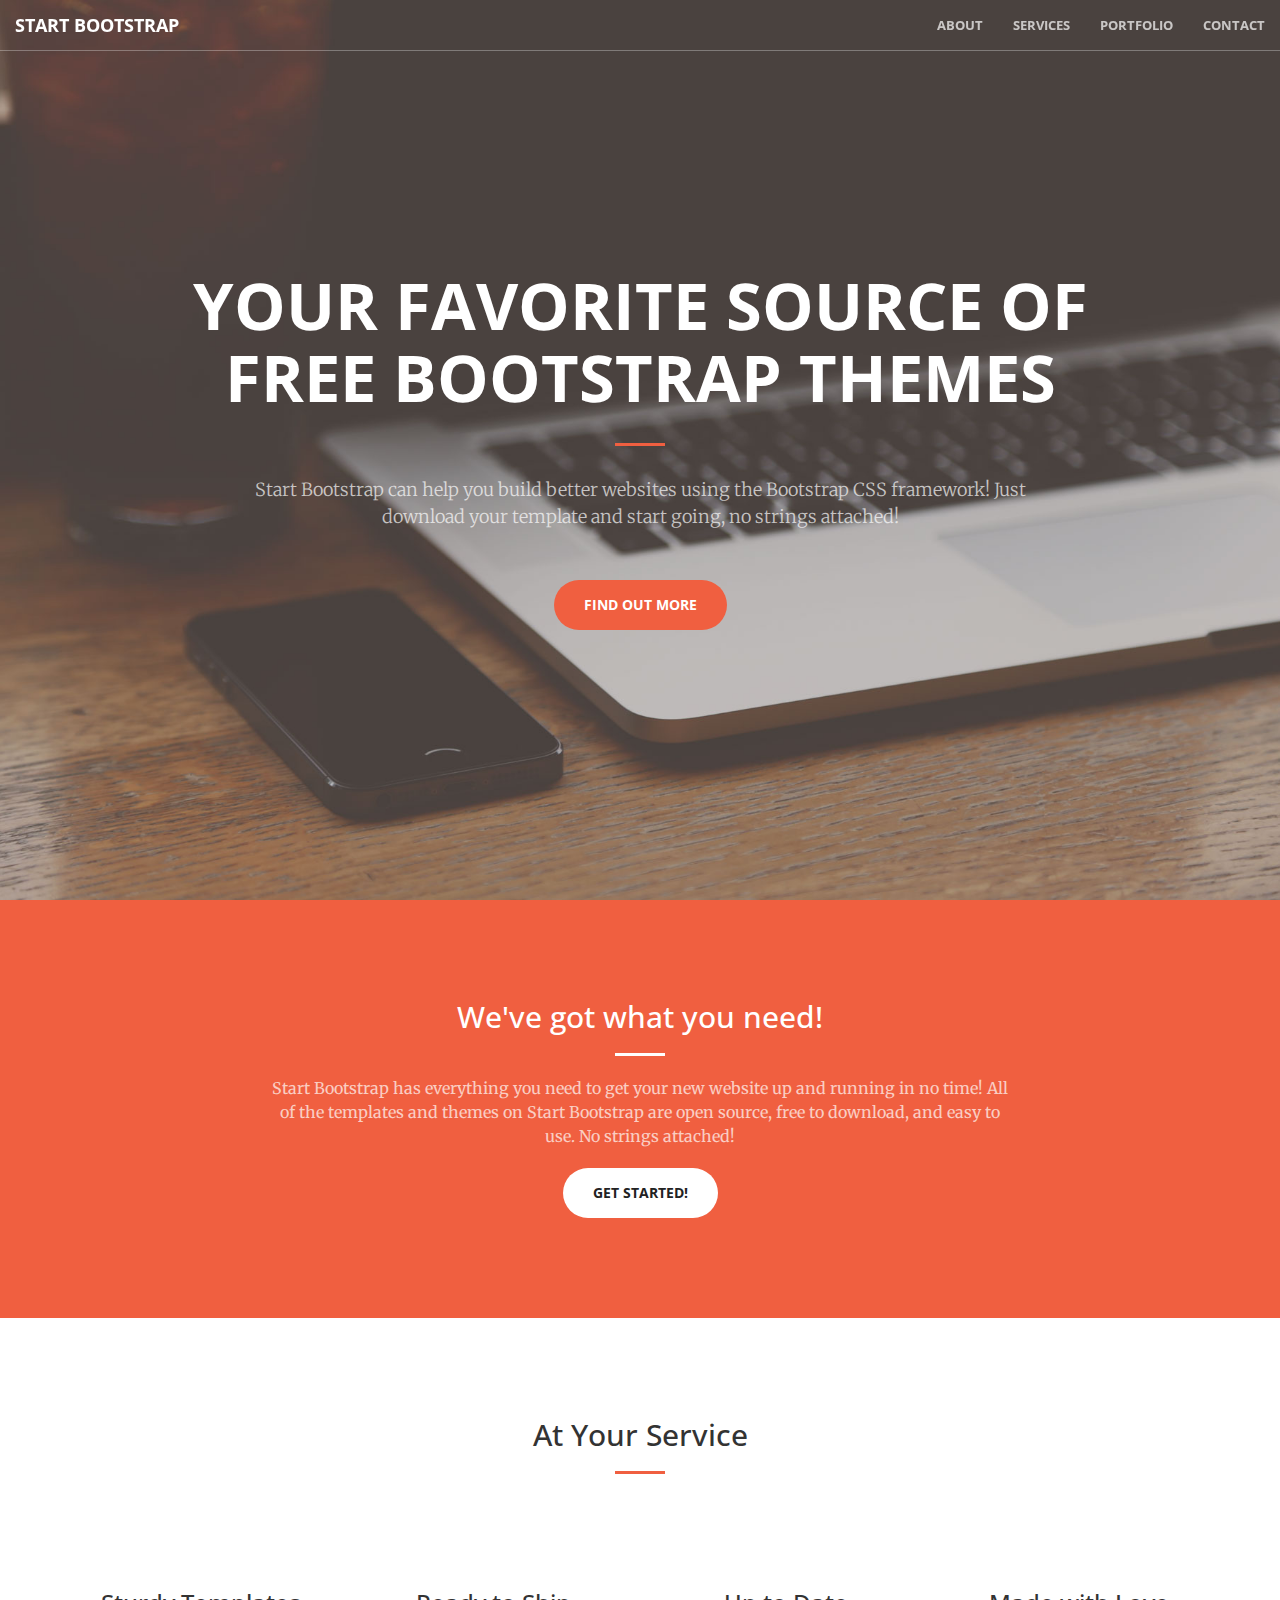
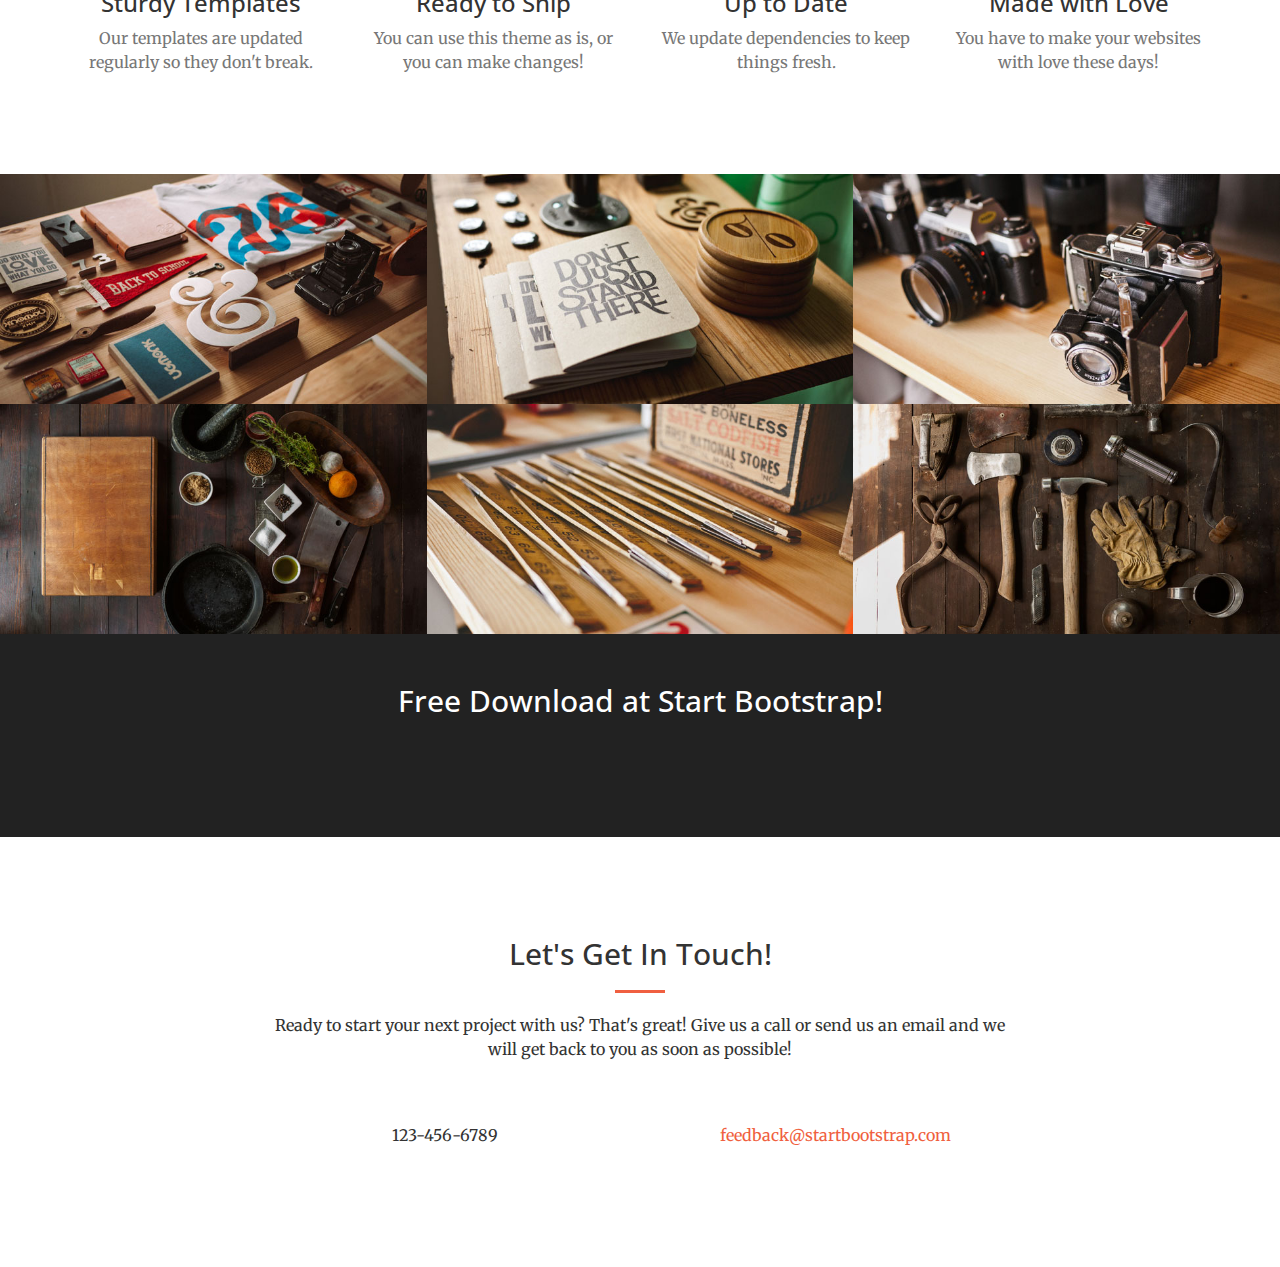
==== index.html @ 8532f8c9 "Commit inicial - Template Creative : http://startbootstrap.com/template-overviews/creative/" ====
<!DOCTYPE html>
<html lang="en">

<head>

    <meta charset="utf-8">
    <meta http-equiv="X-UA-Compatible" content="IE=edge">
    <meta name="viewport" content="width=device-width, initial-scale=1">
    <meta name="description" content="">
    <meta name="author" content="">

    <title>Creative - Start Bootstrap Theme</title>

    <!-- Bootstrap Core CSS -->
    <link rel="stylesheet" href="css/bootstrap.min.css" type="text/css">

    <!-- Custom Fonts -->
    <link href='http://fonts.googleapis.com/css?family=Open+Sans:300italic,400italic,600italic,700italic,800italic,400,300,600,700,800' rel='stylesheet' type='text/css'>
    <link href='http://fonts.googleapis.com/css?family=Merriweather:400,300,300italic,400italic,700,700italic,900,900italic' rel='stylesheet' type='text/css'>
    <link rel="stylesheet" href="font-awesome/css/font-awesome.min.css" type="text/css">

    <!-- Plugin CSS -->
    <link rel="stylesheet" href="css/animate.min.css" type="text/css">

    <!-- Custom CSS -->
    <link rel="stylesheet" href="css/creative.css" type="text/css">

    <!-- HTML5 Shim and Respond.js IE8 support of HTML5 elements and media queries -->
    <!-- WARNING: Respond.js doesn't work if you view the page via file:// -->
    <!--[if lt IE 9]>
        <script src="https://oss.maxcdn.com/libs/html5shiv/3.7.0/html5shiv.js"></script>
        <script src="https://oss.maxcdn.com/libs/respond.js/1.4.2/respond.min.js"></script>
    <![endif]-->

</head>

<body id="page-top">

    <nav id="mainNav" class="navbar navbar-default navbar-fixed-top">
        <div class="container-fluid">
            <!-- Brand and toggle get grouped for better mobile display -->
            <div class="navbar-header">
                <button type="button" class="navbar-toggle collapsed" data-toggle="collapse" data-target="#bs-example-navbar-collapse-1">
                    <span class="sr-only">Toggle navigation</span>
                    <span class="icon-bar"></span>
                    <span class="icon-bar"></span>
                    <span class="icon-bar"></span>
                </button>
                <a class="navbar-brand page-scroll" href="#page-top">Start Bootstrap</a>
            </div>

            <!-- Collect the nav links, forms, and other content for toggling -->
            <div class="collapse navbar-collapse" id="bs-example-navbar-collapse-1">
                <ul class="nav navbar-nav navbar-right">
                    <li>
                        <a class="page-scroll" href="#about">About</a>
                    </li>
                    <li>
                        <a class="page-scroll" href="#services">Services</a>
                    </li>
                    <li>
                        <a class="page-scroll" href="#portfolio">Portfolio</a>
                    </li>
                    <li>
                        <a class="page-scroll" href="#contact">Contact</a>
                    </li>
                </ul>
            </div>
            <!-- /.navbar-collapse -->
        </div>
        <!-- /.container-fluid -->
    </nav>

    <header>
        <div class="header-content">
            <div class="header-content-inner">
                <h1>Your Favorite Source of Free Bootstrap Themes</h1>
                <hr>
                <p>Start Bootstrap can help you build better websites using the Bootstrap CSS framework! Just download your template and start going, no strings attached!</p>
                <a href="#about" class="btn btn-primary btn-xl page-scroll">Find Out More</a>
            </div>
        </div>
    </header>

    <section class="bg-primary" id="about">
        <div class="container">
            <div class="row">
                <div class="col-lg-8 col-lg-offset-2 text-center">
                    <h2 class="section-heading">We've got what you need!</h2>
                    <hr class="light">
                    <p class="text-faded">Start Bootstrap has everything you need to get your new website up and running in no time! All of the templates and themes on Start Bootstrap are open source, free to download, and easy to use. No strings attached!</p>
                    <a href="#" class="btn btn-default btn-xl">Get Started!</a>
                </div>
            </div>
        </div>
    </section>

    <section id="services">
        <div class="container">
            <div class="row">
                <div class="col-lg-12 text-center">
                    <h2 class="section-heading">At Your Service</h2>
                    <hr class="primary">
                </div>
            </div>
        </div>
        <div class="container">
            <div class="row">
                <div class="col-lg-3 col-md-6 text-center">
                    <div class="service-box">
                        <i class="fa fa-4x fa-diamond wow bounceIn text-primary"></i>
                        <h3>Sturdy Templates</h3>
                        <p class="text-muted">Our templates are updated regularly so they don't break.</p>
                    </div>
                </div>
                <div class="col-lg-3 col-md-6 text-center">
                    <div class="service-box">
                        <i class="fa fa-4x fa-paper-plane wow bounceIn text-primary" data-wow-delay=".1s"></i>
                        <h3>Ready to Ship</h3>
                        <p class="text-muted">You can use this theme as is, or you can make changes!</p>
                    </div>
                </div>
                <div class="col-lg-3 col-md-6 text-center">
                    <div class="service-box">
                        <i class="fa fa-4x fa-newspaper-o wow bounceIn text-primary" data-wow-delay=".2s"></i>
                        <h3>Up to Date</h3>
                        <p class="text-muted">We update dependencies to keep things fresh.</p>
                    </div>
                </div>
                <div class="col-lg-3 col-md-6 text-center">
                    <div class="service-box">
                        <i class="fa fa-4x fa-heart wow bounceIn text-primary" data-wow-delay=".3s"></i>
                        <h3>Made with Love</h3>
                        <p class="text-muted">You have to make your websites with love these days!</p>
                    </div>
                </div>
            </div>
        </div>
    </section>

    <section class="no-padding" id="portfolio">
        <div class="container-fluid">
            <div class="row no-gutter">
                <div class="col-lg-4 col-sm-6">
                    <a href="#" class="portfolio-box">
                        <img src="img/portfolio/1.jpg" class="img-responsive" alt="">
                        <div class="portfolio-box-caption">
                            <div class="portfolio-box-caption-content">
                                <div class="project-category text-faded">
                                    Category
                                </div>
                                <div class="project-name">
                                    Project Name
                                </div>
                            </div>
                        </div>
                    </a>
                </div>
                <div class="col-lg-4 col-sm-6">
                    <a href="#" class="portfolio-box">
                        <img src="img/portfolio/2.jpg" class="img-responsive" alt="">
                        <div class="portfolio-box-caption">
                            <div class="portfolio-box-caption-content">
                                <div class="project-category text-faded">
                                    Category
                                </div>
                                <div class="project-name">
                                    Project Name
                                </div>
                            </div>
                        </div>
                    </a>
                </div>
                <div class="col-lg-4 col-sm-6">
                    <a href="#" class="portfolio-box">
                        <img src="img/portfolio/3.jpg" class="img-responsive" alt="">
                        <div class="portfolio-box-caption">
                            <div class="portfolio-box-caption-content">
                                <div class="project-category text-faded">
                                    Category
                                </div>
                                <div class="project-name">
                                    Project Name
                                </div>
                            </div>
                        </div>
                    </a>
                </div>
                <div class="col-lg-4 col-sm-6">
                    <a href="#" class="portfolio-box">
                        <img src="img/portfolio/4.jpg" class="img-responsive" alt="">
                        <div class="portfolio-box-caption">
                            <div class="portfolio-box-caption-content">
                                <div class="project-category text-faded">
                                    Category
                                </div>
                                <div class="project-name">
                                    Project Name
                                </div>
                            </div>
                        </div>
                    </a>
                </div>
                <div class="col-lg-4 col-sm-6">
                    <a href="#" class="portfolio-box">
                        <img src="img/portfolio/5.jpg" class="img-responsive" alt="">
                        <div class="portfolio-box-caption">
                            <div class="portfolio-box-caption-content">
                                <div class="project-category text-faded">
                                    Category
                                </div>
                                <div class="project-name">
                                    Project Name
                                </div>
                            </div>
                        </div>
                    </a>
                </div>
                <div class="col-lg-4 col-sm-6">
                    <a href="#" class="portfolio-box">
                        <img src="img/portfolio/6.jpg" class="img-responsive" alt="">
                        <div class="portfolio-box-caption">
                            <div class="portfolio-box-caption-content">
                                <div class="project-category text-faded">
                                    Category
                                </div>
                                <div class="project-name">
                                    Project Name
                                </div>
                            </div>
                        </div>
                    </a>
                </div>
            </div>
        </div>
    </section>

    <aside class="bg-dark">
        <div class="container text-center">
            <div class="call-to-action">
                <h2>Free Download at Start Bootstrap!</h2>
                <a href="#" class="btn btn-default btn-xl wow tada">Download Now!</a>
            </div>
        </div>
    </aside>

    <section id="contact">
        <div class="container">
            <div class="row">
                <div class="col-lg-8 col-lg-offset-2 text-center">
                    <h2 class="section-heading">Let's Get In Touch!</h2>
                    <hr class="primary">
                    <p>Ready to start your next project with us? That's great! Give us a call or send us an email and we will get back to you as soon as possible!</p>
                </div>
                <div class="col-lg-4 col-lg-offset-2 text-center">
                    <i class="fa fa-phone fa-3x wow bounceIn"></i>
                    <p>123-456-6789</p>
                </div>
                <div class="col-lg-4 text-center">
                    <i class="fa fa-envelope-o fa-3x wow bounceIn" data-wow-delay=".1s"></i>
                    <p><a href="mailto:your-email@your-domain.com">feedback@startbootstrap.com</a></p>
                </div>
            </div>
        </div>
    </section>

    <!-- jQuery -->
    <script src="js/jquery.js"></script>

    <!-- Bootstrap Core JavaScript -->
    <script src="js/bootstrap.min.js"></script>

    <!-- Plugin JavaScript -->
    <script src="js/jquery.easing.min.js"></script>
    <script src="js/jquery.fittext.js"></script>
    <script src="js/wow.min.js"></script>

    <!-- Custom Theme JavaScript -->
    <script src="js/creative.js"></script>

</body>

</html>
---- css/creative.css ----
/*!
 * Start Bootstrap - Creative Bootstrap Theme (http://startbootstrap.com)
 * Code licensed under the Apache License v2.0.
 * For details, see http://www.apache.org/licenses/LICENSE-2.0.
 */

html,
body {
    width: 100%;
    height: 100%;
}

body {
    font-family: Merriweather,'Helvetica Neue',Arial,sans-serif;
}

hr {
    max-width: 50px;
    border-color: #f05f40;
    border-width: 3px;
}

hr.light {
    border-color: #fff;
}

a {
    color: #f05f40;
    -webkit-transition: all .35s;
    -moz-transition: all .35s;
    transition: all .35s;
}

a:hover,
a:focus {
    color: #eb3812;
}

h1,
h2,
h3,
h4,
h5,
h6 {
    font-family: 'Open Sans','Helvetica Neue',Arial,sans-serif;
}

p {
    margin-bottom: 20px;
    font-size: 16px;
    line-height: 1.5;
}

.bg-primary {
    background-color: #f05f40;
}

.bg-dark {
    color: #fff;
    background-color: #222;
}

.text-faded {
    color: rgba(255,255,255,.7);
}

section {
    padding: 100px 0;
}

aside {
    padding: 50px 0;
}

.no-padding {
    padding: 0;
}

.navbar-default {
    border-color: rgba(34,34,34,.05);
    font-family: 'Open Sans','Helvetica Neue',Arial,sans-serif;
    background-color: #fff;
    -webkit-transition: all .35s;
    -moz-transition: all .35s;
    transition: all .35s;
}

.navbar-default .navbar-header .navbar-brand {
    text-transform: uppercase;
    font-family: 'Open Sans','Helvetica Neue',Arial,sans-serif;
    font-weight: 700;
    color: #f05f40;
}

.navbar-default .navbar-header .navbar-brand:hover,
.navbar-default .navbar-header .navbar-brand:focus {
    color: #eb3812;
}

.navbar-default .nav > li>a,
.navbar-default .nav>li>a:focus {
    text-transform: uppercase;
    font-size: 13px;
    font-weight: 700;
    color: #222;
}

.navbar-default .nav > li>a:hover,
.navbar-default .nav>li>a:focus:hover {
    color: #f05f40;
}

.navbar-default .nav > li.active>a,
.navbar-default .nav>li.active>a:focus {
    color: #f05f40!important;
    background-color: transparent;
}

.navbar-default .nav > li.active>a:hover,
.navbar-default .nav>li.active>a:focus:hover {
    background-color: transparent;
}

@media(min-width:768px) {
    .navbar-default {
        border-color: rgba(255,255,255,.3);
        background-color: transparent;
    }

    .navbar-default .navbar-header .navbar-brand {
        color: rgba(255,255,255,.7);
    }

    .navbar-default .navbar-header .navbar-brand:hover,
    .navbar-default .navbar-header .navbar-brand:focus {
        color: #fff;
    }

    .navbar-default .nav > li>a,
    .navbar-default .nav>li>a:focus {
        color: rgba(255,255,255,.7);
    }

    .navbar-default .nav > li>a:hover,
    .navbar-default .nav>li>a:focus:hover {
        color: #fff;
    }

    .navbar-default.affix {
        border-color: rgba(34,34,34,.05);
        background-color: #fff;
    }

    .navbar-default.affix .navbar-header .navbar-brand {
        font-size: 14px;
        color: #f05f40;
    }

    .navbar-default.affix .navbar-header .navbar-brand:hover,
    .navbar-default.affix .navbar-header .navbar-brand:focus {
        color: #eb3812;
    }

    .navbar-default.affix .nav > li>a,
    .navbar-default.affix .nav>li>a:focus {
        color: #222;
    }

    .navbar-default.affix .nav > li>a:hover,
    .navbar-default.affix .nav>li>a:focus:hover {
        color: #f05f40;
    }
}

header {
    position: relative;
    width: 100%;
    min-height: auto;
    text-align: center;
    color: #fff;
    background-image: url(../img/header.jpg);
    background-position: center;
    -webkit-background-size: cover;
    -moz-background-size: cover;
    background-size: cover;
    -o-background-size: cover;
}

header .header-content {
    position: relative;
    width: 100%;
    padding: 100px 15px;
    text-align: center;
}

header .header-content .header-content-inner h1 {
    margin-top: 0;
    margin-bottom: 0;
    text-transform: uppercase;
    font-weight: 700;
}

header .header-content .header-content-inner hr {
    margin: 30px auto;
}

header .header-content .header-content-inner p {
    margin-bottom: 50px;
    font-size: 16px;
    font-weight: 300;
    color: rgba(255,255,255,.7);
}

@media(min-width:768px) {
    header {
        min-height: 100%;
    }

    header .header-content {
        position: absolute;
        top: 50%;
        padding: 0 50px;
        -webkit-transform: translateY(-50%);
        -ms-transform: translateY(-50%);
        transform: translateY(-50%);
    }

    header .header-content .header-content-inner {
        margin-right: auto;
        margin-left: auto;
        max-width: 1000px;
    }

    header .header-content .header-content-inner p {
        margin-right: auto;
        margin-left: auto;
        max-width: 80%;
        font-size: 18px;
    }
}

.section-heading {
    margin-top: 0;
}

.service-box {
    margin: 50px auto 0;
    max-width: 400px;
}

@media(min-width:992px) {
    .service-box {
        margin: 20px auto 0;
    }
}

.service-box p {
    margin-bottom: 0;
}

.portfolio-box {
    display: block;
    position: relative;
    margin: 0 auto;
    max-width: 650px;
}

.portfolio-box .portfolio-box-caption {
    display: block;
    position: absolute;
    bottom: 0;
    width: 100%;
    height: 100%;
    text-align: center;
    color: #fff;
    opacity: 0;
    background: rgba(240,95,64,.9);
    -webkit-transition: all .35s;
    -moz-transition: all .35s;
    transition: all .35s;
}

.portfolio-box .portfolio-box-caption .portfolio-box-caption-content {
    position: absolute;
    top: 50%;
    width: 100%;
    text-align: center;
    transform: translateY(-50%);
}

.portfolio-box .portfolio-box-caption .portfolio-box-caption-content .project-category,
.portfolio-box .portfolio-box-caption .portfolio-box-caption-content .project-name {
    padding: 0 15px;
    font-family: 'Open Sans','Helvetica Neue',Arial,sans-serif;
}

.portfolio-box .portfolio-box-caption .portfolio-box-caption-content .project-category {
    text-transform: uppercase;
    font-size: 14px;
    font-weight: 600;
}

.portfolio-box .portfolio-box-caption .portfolio-box-caption-content .project-name {
    font-size: 18px;
}

.portfolio-box:hover .portfolio-box-caption {
    opacity: 1;
}

@media(min-width:768px) {
    .portfolio-box .portfolio-box-caption .portfolio-box-caption-content .project-category {
        font-size: 16px;
    }

    .portfolio-box .portfolio-box-caption .portfolio-box-caption-content .project-name {
        font-size: 22px;
    }
}

.call-to-action h2 {
    margin: 0 auto 20px;
}

.text-primary {
    color: #f05f40;
}

.no-gutter > [class*=col-] {
    padding-right: 0;
    padding-left: 0;
}

.btn-default {
    border-color: #fff;
    color: #222;
    background-color: #fff;
    -webkit-transition: all .35s;
    -moz-transition: all .35s;
    transition: all .35s;
}

.btn-default:hover,
.btn-default:focus,
.btn-default.focus,
.btn-default:active,
.btn-default.active,
.open > .dropdown-toggle.btn-default {
    border-color: #ededed;
    color: #222;
    background-color: #f2f2f2;
}

.btn-default:active,
.btn-default.active,
.open > .dropdown-toggle.btn-default {
    background-image: none;
}

.btn-default.disabled,
.btn-default[disabled],
fieldset[disabled] .btn-default,
.btn-default.disabled:hover,
.btn-default[disabled]:hover,
fieldset[disabled] .btn-default:hover,
.btn-default.disabled:focus,
.btn-default[disabled]:focus,
fieldset[disabled] .btn-default:focus,
.btn-default.disabled.focus,
.btn-default[disabled].focus,
fieldset[disabled] .btn-default.focus,
.btn-default.disabled:active,
.btn-default[disabled]:active,
fieldset[disabled] .btn-default:active,
.btn-default.disabled.active,
.btn-default[disabled].active,
fieldset[disabled] .btn-default.active {
    border-color: #fff;
    background-color: #fff;
}

.btn-default .badge {
    color: #fff;
    background-color: #222;
}

.btn-primary {
    border-color: #f05f40;
    color: #fff;
    background-color: #f05f40;
    -webkit-transition: all .35s;
    -moz-transition: all .35s;
    transition: all .35s;
}

.btn-primary:hover,
.btn-primary:focus,
.btn-primary.focus,
.btn-primary:active,
.btn-primary.active,
.open > .dropdown-toggle.btn-primary {
    border-color: #ed431f;
    color: #fff;
    background-color: #ee4b28;
}

.btn-primary:active,
.btn-primary.active,
.open > .dropdown-toggle.btn-primary {
    background-image: none;
}

.btn-primary.disabled,
.btn-primary[disabled],
fieldset[disabled] .btn-primary,
.btn-primary.disabled:hover,
.btn-primary[disabled]:hover,
fieldset[disabled] .btn-primary:hover,
.btn-primary.disabled:focus,
.btn-primary[disabled]:focus,
fieldset[disabled] .btn-primary:focus,
.btn-primary.disabled.focus,
.btn-primary[disabled].focus,
fieldset[disabled] .btn-primary.focus,
.btn-primary.disabled:active,
.btn-primary[disabled]:active,
fieldset[disabled] .btn-primary:active,
.btn-primary.disabled.active,
.btn-primary[disabled].active,
fieldset[disabled] .btn-primary.active {
    border-color: #f05f40;
    background-color: #f05f40;
}

.btn-primary .badge {
    color: #f05f40;
    background-color: #fff;
}

.btn {
    border: 0;
    border-radius: 300px;
    text-transform: uppercase;
    font-family: 'Open Sans','Helvetica Neue',Arial,sans-serif;
    font-weight: 700;
}

.btn-xl {
    padding: 15px 30px;
}

::-moz-selection {
    text-shadow: none;
    color: #fff;
    background: #222;
}

::selection {
    text-shadow: none;
    color: #fff;
    background: #222;
}

img::selection {
    color: #fff;
    background: 0 0;
}

img::-moz-selection {
    color: #fff;
    background: 0 0;
}

body {
    webkit-tap-highlight-color: #222;
}
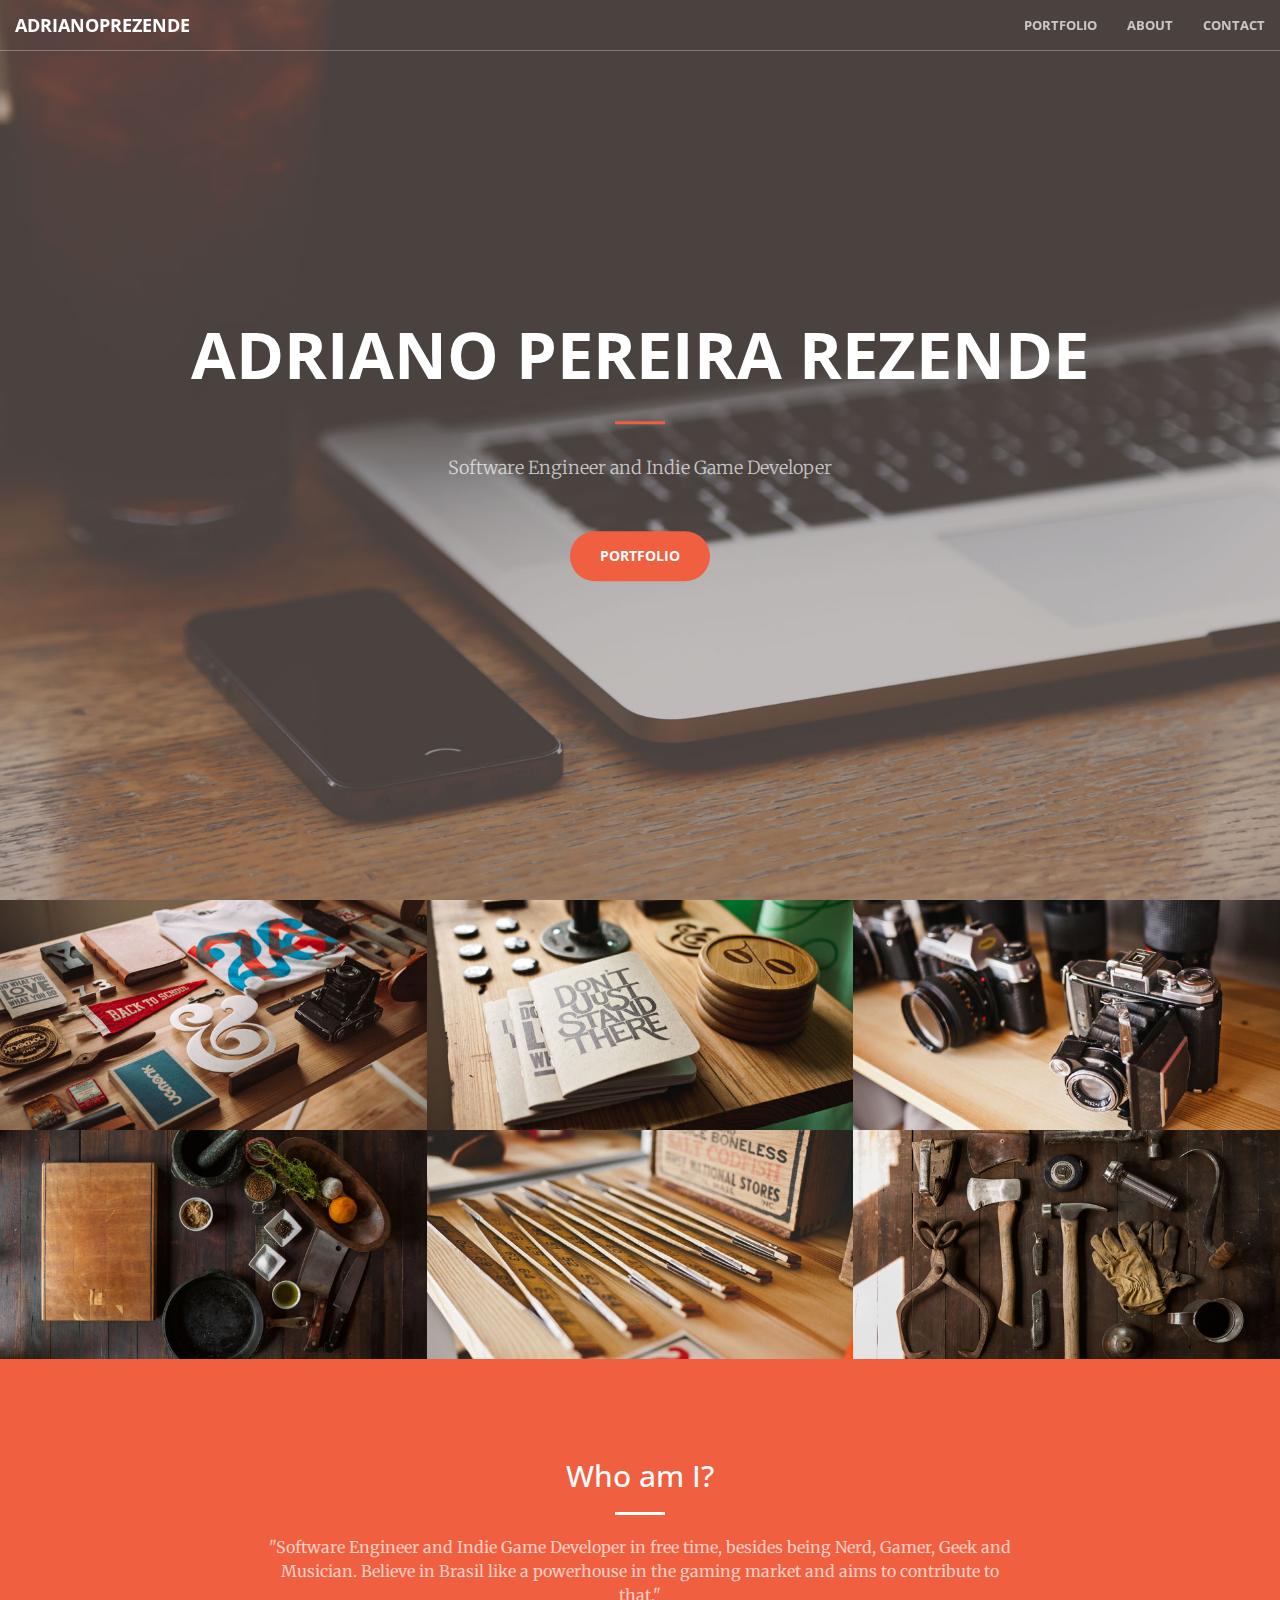
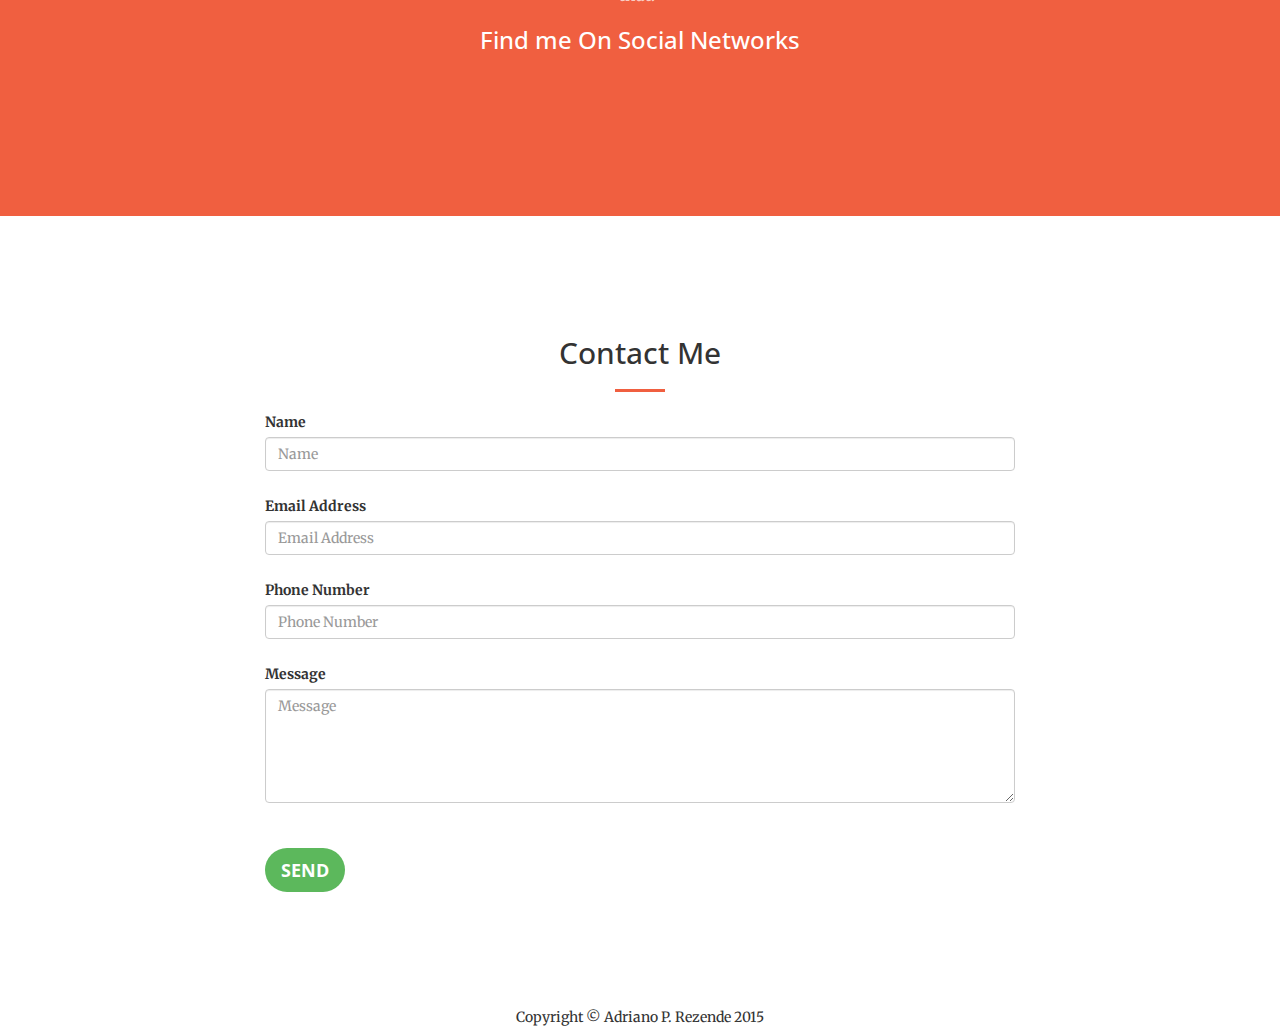
==== commit ed2d8638: "Melhorias" ====
--- a/index.html
+++ b/index.html
@@ -9,7 +9,7 @@
     <meta name="description" content="">
     <meta name="author" content="">
 
-    <title>Creative - Start Bootstrap Theme</title>
+    <title>Adriano Pereira Rezende (adrianoprezende)</title>
 
     <!-- Bootstrap Core CSS -->
     <link rel="stylesheet" href="css/bootstrap.min.css" type="text/css">
@@ -46,20 +46,17 @@
                     <span class="icon-bar"></span>
                     <span class="icon-bar"></span>
                 </button>
-                <a class="navbar-brand page-scroll" href="#page-top">Start Bootstrap</a>
+                <a class="navbar-brand page-scroll" href="#page-top">adrianoprezende</a>
             </div>
 
             <!-- Collect the nav links, forms, and other content for toggling -->
             <div class="collapse navbar-collapse" id="bs-example-navbar-collapse-1">
                 <ul class="nav navbar-nav navbar-right">
                     <li>
+                        <a class="page-scroll" href="#portfolio">Portfolio</a>
+                    </li>
+                    <li>
                         <a class="page-scroll" href="#about">About</a>
-                    </li>
-                    <li>
-                        <a class="page-scroll" href="#services">Services</a>
-                    </li>
-                    <li>
-                        <a class="page-scroll" href="#portfolio">Portfolio</a>
                     </li>
                     <li>
                         <a class="page-scroll" href="#contact">Contact</a>
@@ -74,70 +71,14 @@
     <header>
         <div class="header-content">
             <div class="header-content-inner">
-                <h1>Your Favorite Source of Free Bootstrap Themes</h1>
+                <h1>Adriano Pereira Rezende</h1>
                 <hr>
-                <p>Start Bootstrap can help you build better websites using the Bootstrap CSS framework! Just download your template and start going, no strings attached!</p>
-                <a href="#about" class="btn btn-primary btn-xl page-scroll">Find Out More</a>
+                <p>Software Engineer and Indie Game Developer</p>
+                <a href="#portfolio" class="btn btn-primary btn-xl page-scroll">Portfolio</a>
             </div>
         </div>
     </header>
-
-    <section class="bg-primary" id="about">
-        <div class="container">
-            <div class="row">
-                <div class="col-lg-8 col-lg-offset-2 text-center">
-                    <h2 class="section-heading">We've got what you need!</h2>
-                    <hr class="light">
-                    <p class="text-faded">Start Bootstrap has everything you need to get your new website up and running in no time! All of the templates and themes on Start Bootstrap are open source, free to download, and easy to use. No strings attached!</p>
-                    <a href="#" class="btn btn-default btn-xl">Get Started!</a>
-                </div>
-            </div>
-        </div>
-    </section>
-
-    <section id="services">
-        <div class="container">
-            <div class="row">
-                <div class="col-lg-12 text-center">
-                    <h2 class="section-heading">At Your Service</h2>
-                    <hr class="primary">
-                </div>
-            </div>
-        </div>
-        <div class="container">
-            <div class="row">
-                <div class="col-lg-3 col-md-6 text-center">
-                    <div class="service-box">
-                        <i class="fa fa-4x fa-diamond wow bounceIn text-primary"></i>
-                        <h3>Sturdy Templates</h3>
-                        <p class="text-muted">Our templates are updated regularly so they don't break.</p>
-                    </div>
-                </div>
-                <div class="col-lg-3 col-md-6 text-center">
-                    <div class="service-box">
-                        <i class="fa fa-4x fa-paper-plane wow bounceIn text-primary" data-wow-delay=".1s"></i>
-                        <h3>Ready to Ship</h3>
-                        <p class="text-muted">You can use this theme as is, or you can make changes!</p>
-                    </div>
-                </div>
-                <div class="col-lg-3 col-md-6 text-center">
-                    <div class="service-box">
-                        <i class="fa fa-4x fa-newspaper-o wow bounceIn text-primary" data-wow-delay=".2s"></i>
-                        <h3>Up to Date</h3>
-                        <p class="text-muted">We update dependencies to keep things fresh.</p>
-                    </div>
-                </div>
-                <div class="col-lg-3 col-md-6 text-center">
-                    <div class="service-box">
-                        <i class="fa fa-4x fa-heart wow bounceIn text-primary" data-wow-delay=".3s"></i>
-                        <h3>Made with Love</h3>
-                        <p class="text-muted">You have to make your websites with love these days!</p>
-                    </div>
-                </div>
-            </div>
-        </div>
-    </section>
-
+    
     <section class="no-padding" id="portfolio">
         <div class="container-fluid">
             <div class="row no-gutter">
@@ -235,16 +176,101 @@
         </div>
     </section>
 
-    <aside class="bg-dark">
-        <div class="container text-center">
-            <div class="call-to-action">
-                <h2>Free Download at Start Bootstrap!</h2>
-                <a href="#" class="btn btn-default btn-xl wow tada">Download Now!</a>
-            </div>
-        </div>
-    </aside>
-
+    <section class="bg-primary" id="about">
+        <div class="container">
+            <div class="row">
+                <div class="col-lg-8 col-lg-offset-2 text-center">
+                    <h2 class="section-heading">Who am I?</h2>
+                    <hr class="light">
+                    <p class="text-faded">"Software Engineer and Indie Game Developer in free time, besides being Nerd, Gamer, Geek and Musician. Believe in Brasil like a powerhouse in the gaming market and aims to contribute to that."</p>
+                </div>
+            </div>
+            
+            <div class="row">
+                
+                 <div class="col-lg-8 col-lg-offset-2 text-center">
+                    <h3 class="section-heading">Find me On Social Networks</h3>
+                </div>
+                    
+                <p></p>
+               <div class="col-md-offset-5 col-md-3 aboutLinks">
+                    <ul class="list-inline">
+                        <li>
+                            <a href="https://br.linkedin.com/in/adrianoprezende" class="btn-social btn-outline"><i class="fa fa-fw fa-3x fa-linkedin-square wow bounceIn"></i></a>
+                        </li>
+                        <li>
+                            <a href="https://twitter.com/AdrianoPRezende" class="btn-social btn-outline">
+                                <i class="fa fa-fw fa-3x fa-twitter wow bounceIn"></i>
+                            </a>
+                        </li>
+                        <li>
+                            <a href="https://www.facebook.com/adrianoprezende" class="btn-social btn-outline">
+                                <i class="fa fa-fw fa-3x fa-facebook wow bounceIn"></i>
+                            </a>
+                        </li>
+                    </ul>
+                </div>
+            </div>
+        </div>
+    </section>
+    
+     <!-- Contact Section -->
     <section id="contact">
+        <div class="container">
+            <div class="row">
+                <div class="col-lg-12 text-center">
+                    <h2>Contact Me</h2>
+                    <hr class="star-primary">
+                </div>
+            </div>
+            <div class="row">
+                <div class="col-lg-8 col-lg-offset-2">
+                    <!-- To configure the contact form email address, go to mail/contact_me.php and update the email address in the PHP file on line 19. -->
+                    <!-- The form should work on most web servers, but if the form is not working you may need to configure your web server differently. -->
+                    <form name="sentMessage" id="contactForm" validate>
+                        <div class="row control-group">
+                            <div class="form-group col-xs-12 floating-label-form-group controls">
+                                <label>Name</label>
+                                <input type="text" class="form-control" placeholder="Name" id="name" required data-validation-required-message="Please enter your name.">
+                                <p class="help-block text-danger"></p>
+                            </div>
+                        </div>
+                        <div class="row control-group">
+                            <div class="form-group col-xs-12 floating-label-form-group controls">
+                                <label>Email Address</label>
+                                <input type="email" class="form-control" placeholder="Email Address" id="email" required data-validation-required-message="Please enter your email address.">
+                                <p class="help-block text-danger"></p>
+                            </div>
+                        </div>
+                        <div class="row control-group">
+                            <div class="form-group col-xs-12 floating-label-form-group controls">
+                                <label>Phone Number</label>
+                                <input type="tel" class="form-control" placeholder="Phone Number" id="phone">
+                                <p class="help-block text-danger"></p>
+                            </div>
+                        </div>
+                        <div class="row control-group">
+                            <div class="form-group col-xs-12 floating-label-form-group controls">
+                                <label>Message</label>
+                                <textarea rows="5" class="form-control" placeholder="Message" id="message" required data-validation-required-message="Please enter a message."></textarea>
+                                <p class="help-block text-danger"></p>
+                            </div>
+                        </div>
+                        <br>
+                        <div id="success"></div>
+                        <div class="row">
+                            <div class="form-group col-xs-12">
+                                <button type="submit" class="btn btn-success btn-lg">Send</button>
+                            </div>
+                        </div>
+                    </form>
+                </div>
+            </div>
+        </div>
+    </section>
+    
+    
+    <!--<section id="contact">
         <div class="container">
             <div class="row">
                 <div class="col-lg-8 col-lg-offset-2 text-center">
@@ -254,15 +280,57 @@
                 </div>
                 <div class="col-lg-4 col-lg-offset-2 text-center">
                     <i class="fa fa-phone fa-3x wow bounceIn"></i>
-                    <p>123-456-6789</p>
+                    <p>+55 (19)98165-7322</p>
                 </div>
                 <div class="col-lg-4 text-center">
-                    <i class="fa fa-envelope-o fa-3x wow bounceIn" data-wow-delay=".1s"></i>
-                    <p><a href="mailto:your-email@your-domain.com">feedback@startbootstrap.com</a></p>
-                </div>
-            </div>
-        </div>
-    </section>
+                    <a href="mailto:adrianoprezende@gmail.com"><i class="fa fa-envelope-o fa-3x wow bounceIn" data-wow-delay=".1s"></i></a>
+                    <p><a href="mailto:adrianoprezende@gmail.com">adrianoprezende@gmail.com</a></p>
+                </div>
+                <div class="col-lg-4 col-lg-offset-2 text-center">
+                    <a href="https://br.linkedin.com/in/adrianoprezende"><i class="fa fa-fw fa-3x fa-linkedin-square wow bounceIn"></i></a>
+                     <p><a href="https://br.linkedin.com/in/adrianoprezende">br.linkedin.com/in/adrianoprezende</a></p>
+                </div>
+                <div class="col-lg-4 text-center">
+                    <a href="mailto:adrianoprezende@gmail.com"><i class="fa fa-envelope-o fa-3x wow bounceIn" data-wow-delay=".1s"></i></a>
+                    <p><a href="mailto:adrianoprezende@gmail.com">adrianoprezende@gmail.com</a></p>
+                </div>
+            </div>
+            
+            <p></p>
+            
+            <div class="col-lg-offset-5">
+                <ul class="list-inline">
+                    <li>
+                        <a href="https://br.linkedin.com/in/adrianoprezende" class="btn-social btn-outline"><i class="fa fa-fw fa-3x fa-linkedin-square wow bounceIn"></i></a>
+                    </li>
+                    <li>
+                        <a href="https://twitter.com/AdrianoPRezende" class="btn-social btn-outline">
+                            <i class="fa fa-fw fa-3x fa-twitter wow bounceIn"></i>
+                        </a>
+                    </li>
+                    <li>
+                        <a href="https://www.facebook.com/adrianoprezende" class="btn-social btn-outline">
+                            <i class="fa fa-fw fa-3x fa-facebook wow bounceIn"></i>
+                        </a>
+                    </li>
+                </ul>
+            </div>
+
+        </div>
+    </section>-->
+    
+     <!-- Footer -->
+    <footer class="text-center">        
+        <div class="footer-below">
+            <div class="container">
+                <div class="row">
+                    <div class="col-lg-12">
+                        Copyright &copy; Adriano P. Rezende 2015
+                    </div>
+                </div>
+            </div>
+        </div>
+    </footer>
 
     <!-- jQuery -->
     <script src="js/jquery.js"></script>
@@ -277,6 +345,10 @@
 
     <!-- Custom Theme JavaScript -->
     <script src="js/creative.js"></script>
+    
+    <!-- Contact Form JavaScript -->
+    <script src="js/jqBootstrapValidation.js"></script>
+    <script src="js/contact_me.js"></script>
 
 </body>
 
--- a/css/creative.css
+++ b/css/creative.css
@@ -34,6 +34,13 @@
 a:hover,
 a:focus {
     color: #eb3812;
+}
+
+.aboutLinks > ul > li > a {
+    color: #fff;
+}
+.aboutLinks > ul > li > a:focus:hover {
+    color: #0080ff;
 }
 
 h1,
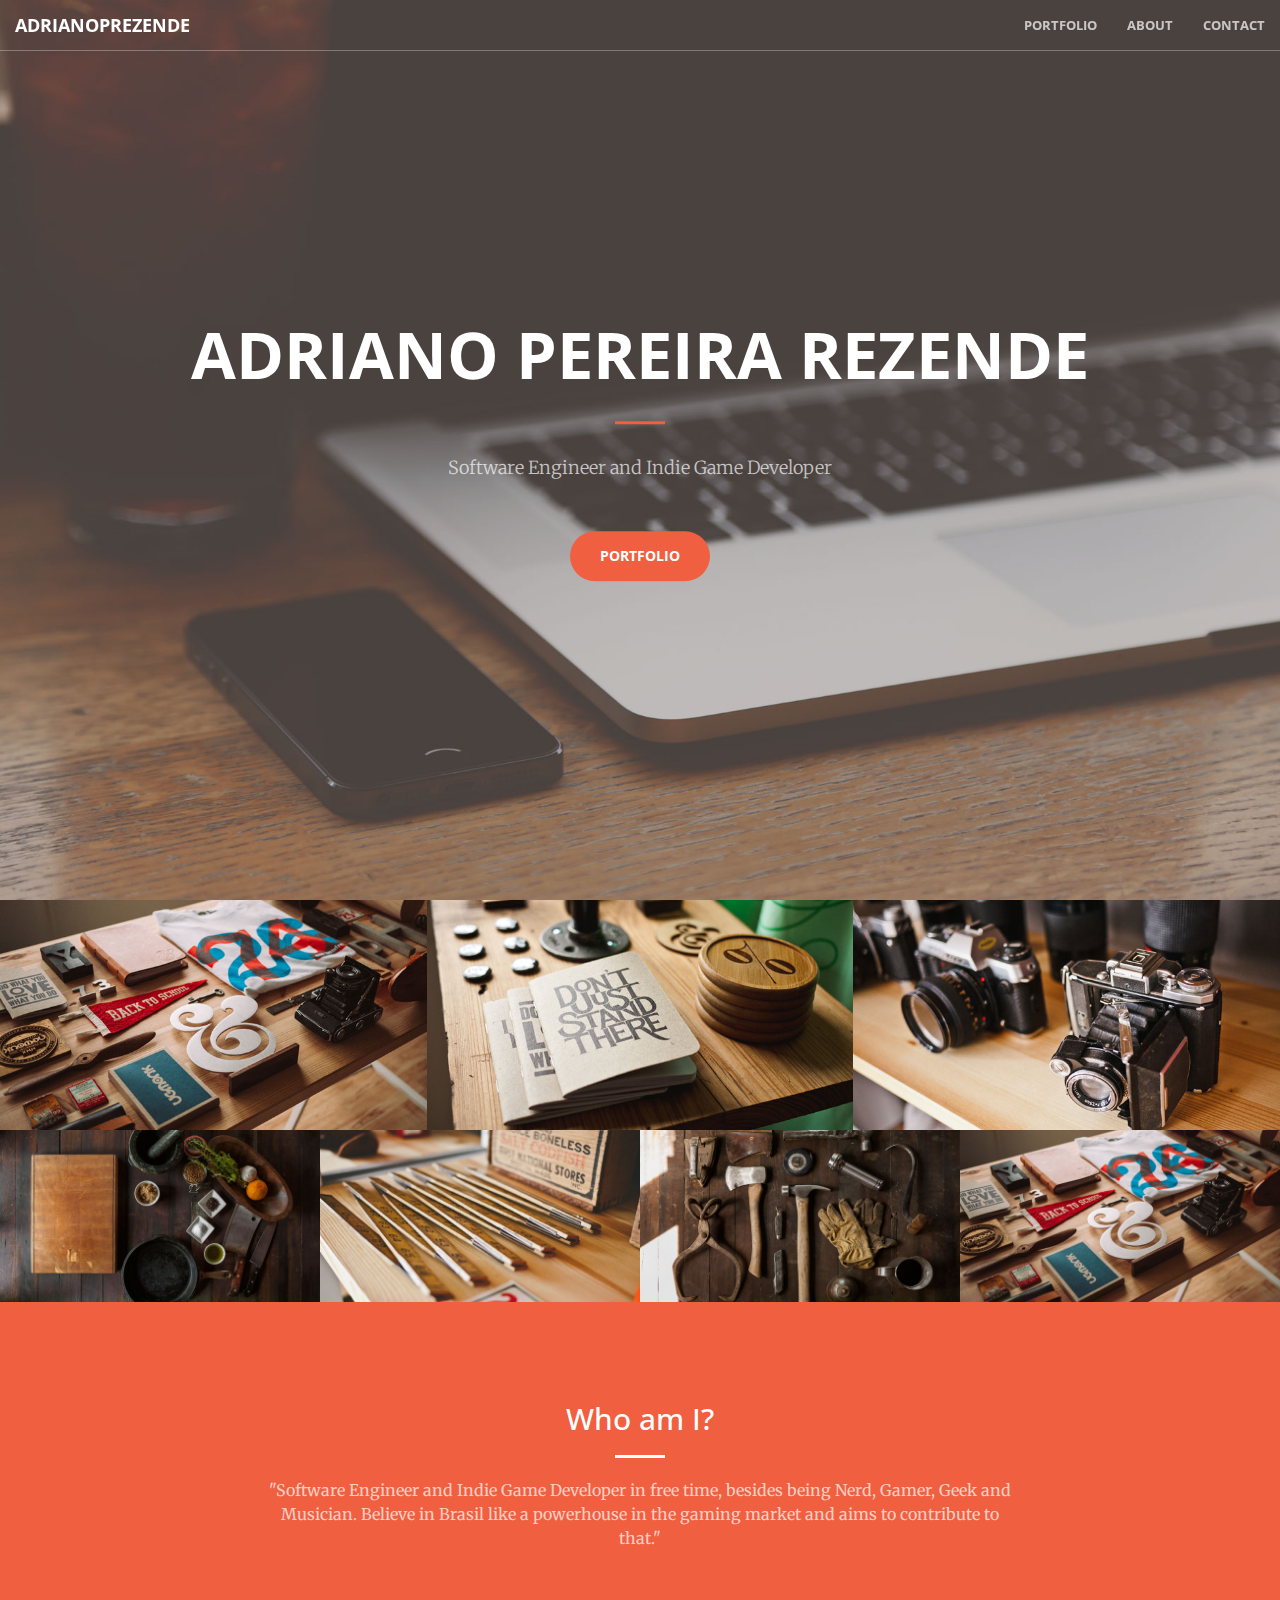
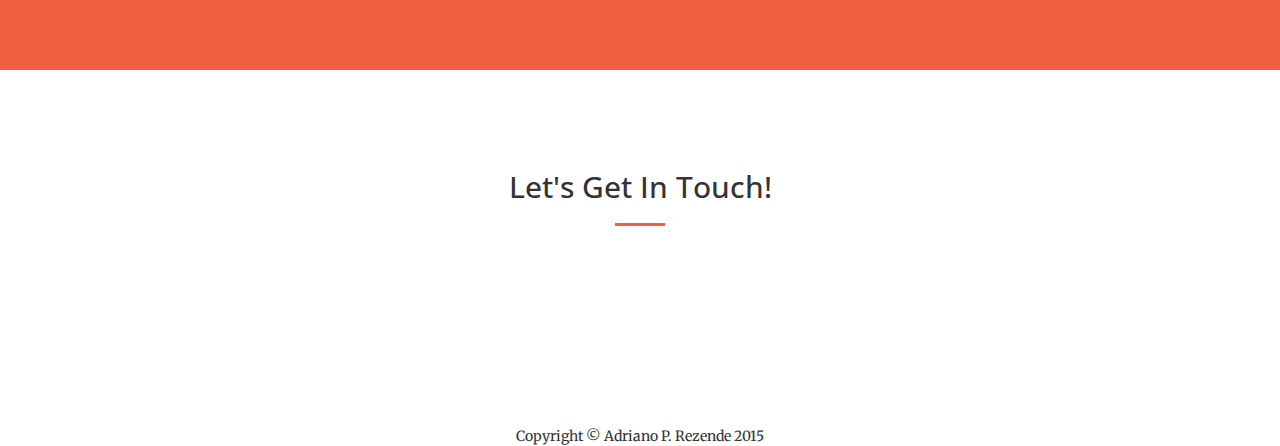
==== commit 849c2838: "Melhorias/Adequação de tela" ====
--- a/index.html
+++ b/index.html
@@ -88,10 +88,10 @@
                         <div class="portfolio-box-caption">
                             <div class="portfolio-box-caption-content">
                                 <div class="project-category text-faded">
-                                    Category
-                                </div>
-                                <div class="project-name">
-                                    Project Name
+                                    Android/IOS Game
+                                </div>
+                                <div class="project-name">
+                                    Push Box Puzzle
                                 </div>
                             </div>
                         </div>
@@ -103,10 +103,10 @@
                         <div class="portfolio-box-caption">
                             <div class="portfolio-box-caption-content">
                                 <div class="project-category text-faded">
-                                    Category
-                                </div>
-                                <div class="project-name">
-                                    Project Name
+                                     Android Game
+                                </div>
+                                <div class="project-name">
+                                    Zombies From Hell
                                 </div>
                             </div>
                         </div>
@@ -127,7 +127,7 @@
                         </div>
                     </a>
                 </div>
-                <div class="col-lg-4 col-sm-6">
+                <div class="col-lg-3 col-sm-6">
                     <a href="#" class="portfolio-box">
                         <img src="img/portfolio/4.jpg" class="img-responsive" alt="">
                         <div class="portfolio-box-caption">
@@ -142,7 +142,7 @@
                         </div>
                     </a>
                 </div>
-                <div class="col-lg-4 col-sm-6">
+                <div class="col-lg-3 col-sm-6">
                     <a href="#" class="portfolio-box">
                         <img src="img/portfolio/5.jpg" class="img-responsive" alt="">
                         <div class="portfolio-box-caption">
@@ -157,9 +157,24 @@
                         </div>
                     </a>
                 </div>
-                <div class="col-lg-4 col-sm-6">
+                <div class="col-lg-3 col-sm-6">
                     <a href="#" class="portfolio-box">
                         <img src="img/portfolio/6.jpg" class="img-responsive" alt="">
+                        <div class="portfolio-box-caption">
+                            <div class="portfolio-box-caption-content">
+                                <div class="project-category text-faded">
+                                    Category
+                                </div>
+                                <div class="project-name">
+                                    Project Name
+                                </div>
+                            </div>
+                        </div>
+                    </a>
+                </div>
+                <div class="col-lg-3 col-sm-6">
+                    <a href="#" class="portfolio-box">
+                        <img src="img/portfolio/1.jpg" class="img-responsive" alt="">
                         <div class="portfolio-box-caption">
                             <div class="portfolio-box-caption-content">
                                 <div class="project-category text-faded">
@@ -186,6 +201,7 @@
                 </div>
             </div>
             
+            <!--
             <div class="row">
                 
                  <div class="col-lg-8 col-lg-offset-2 text-center">
@@ -211,113 +227,42 @@
                     </ul>
                 </div>
             </div>
+            -->
+            
         </div>
     </section>
-    
-     <!-- Contact Section -->
+     
     <section id="contact">
-        <div class="container">
-            <div class="row">
-                <div class="col-lg-12 text-center">
-                    <h2>Contact Me</h2>
-                    <hr class="star-primary">
-                </div>
-            </div>
-            <div class="row">
-                <div class="col-lg-8 col-lg-offset-2">
-                    <!-- To configure the contact form email address, go to mail/contact_me.php and update the email address in the PHP file on line 19. -->
-                    <!-- The form should work on most web servers, but if the form is not working you may need to configure your web server differently. -->
-                    <form name="sentMessage" id="contactForm" validate>
-                        <div class="row control-group">
-                            <div class="form-group col-xs-12 floating-label-form-group controls">
-                                <label>Name</label>
-                                <input type="text" class="form-control" placeholder="Name" id="name" required data-validation-required-message="Please enter your name.">
-                                <p class="help-block text-danger"></p>
-                            </div>
-                        </div>
-                        <div class="row control-group">
-                            <div class="form-group col-xs-12 floating-label-form-group controls">
-                                <label>Email Address</label>
-                                <input type="email" class="form-control" placeholder="Email Address" id="email" required data-validation-required-message="Please enter your email address.">
-                                <p class="help-block text-danger"></p>
-                            </div>
-                        </div>
-                        <div class="row control-group">
-                            <div class="form-group col-xs-12 floating-label-form-group controls">
-                                <label>Phone Number</label>
-                                <input type="tel" class="form-control" placeholder="Phone Number" id="phone">
-                                <p class="help-block text-danger"></p>
-                            </div>
-                        </div>
-                        <div class="row control-group">
-                            <div class="form-group col-xs-12 floating-label-form-group controls">
-                                <label>Message</label>
-                                <textarea rows="5" class="form-control" placeholder="Message" id="message" required data-validation-required-message="Please enter a message."></textarea>
-                                <p class="help-block text-danger"></p>
-                            </div>
-                        </div>
-                        <br>
-                        <div id="success"></div>
-                        <div class="row">
-                            <div class="form-group col-xs-12">
-                                <button type="submit" class="btn btn-success btn-lg">Send</button>
-                            </div>
-                        </div>
-                    </form>
-                </div>
-            </div>
-        </div>
-    </section>
-    
-    
-    <!--<section id="contact">
         <div class="container">
             <div class="row">
                 <div class="col-lg-8 col-lg-offset-2 text-center">
                     <h2 class="section-heading">Let's Get In Touch!</h2>
                     <hr class="primary">
-                    <p>Ready to start your next project with us? That's great! Give us a call or send us an email and we will get back to you as soon as possible!</p>
-                </div>
-                <div class="col-lg-4 col-lg-offset-2 text-center">
-                    <i class="fa fa-phone fa-3x wow bounceIn"></i>
-                    <p>+55 (19)98165-7322</p>
-                </div>
-                <div class="col-lg-4 text-center">
-                    <a href="mailto:adrianoprezende@gmail.com"><i class="fa fa-envelope-o fa-3x wow bounceIn" data-wow-delay=".1s"></i></a>
-                    <p><a href="mailto:adrianoprezende@gmail.com">adrianoprezende@gmail.com</a></p>
-                </div>
-                <div class="col-lg-4 col-lg-offset-2 text-center">
-                    <a href="https://br.linkedin.com/in/adrianoprezende"><i class="fa fa-fw fa-3x fa-linkedin-square wow bounceIn"></i></a>
-                     <p><a href="https://br.linkedin.com/in/adrianoprezende">br.linkedin.com/in/adrianoprezende</a></p>
-                </div>
-                <div class="col-lg-4 text-center">
-                    <a href="mailto:adrianoprezende@gmail.com"><i class="fa fa-envelope-o fa-3x wow bounceIn" data-wow-delay=".1s"></i></a>
-                    <p><a href="mailto:adrianoprezende@gmail.com">adrianoprezende@gmail.com</a></p>
-                </div>
-            </div>
-            
-            <p></p>
-            
-            <div class="col-lg-offset-5">
-                <ul class="list-inline">
-                    <li>
-                        <a href="https://br.linkedin.com/in/adrianoprezende" class="btn-social btn-outline"><i class="fa fa-fw fa-3x fa-linkedin-square wow bounceIn"></i></a>
-                    </li>
-                    <li>
-                        <a href="https://twitter.com/AdrianoPRezende" class="btn-social btn-outline">
-                            <i class="fa fa-fw fa-3x fa-twitter wow bounceIn"></i>
-                        </a>
-                    </li>
-                    <li>
-                        <a href="https://www.facebook.com/adrianoprezende" class="btn-social btn-outline">
-                            <i class="fa fa-fw fa-3x fa-facebook wow bounceIn"></i>
-                        </a>
-                    </li>
-                </ul>
-            </div>
-
-        </div>
-    </section>-->
+                    <!-- <p>Ready to start your next project with us? That's great! Give us a call or send us an email and we will get back to you as soon as possible!</p> -->
+                </div>
+                <div class="col-md-offset-4 col-md-4 aboutLinks">
+                    <ul class="list-inline">
+                        <li>
+                            <a href="https://br.linkedin.com/in/adrianoprezende" class="btn-social btn-outline">
+                                <i class="fa fa-fw fa-linkedin-square wow bounceIn" style="font-size: 5em; margin-left: 36%;"></i>
+                            </a>
+                        </li>
+                        <li>
+                            <a href="https://twitter.com/AdrianoPRezende" class="btn-social btn-outline">
+                                <i class="fa fa-fw fa-twitter wow bounceIn" style="font-size: 5em; margin-left: 36%;"></i>
+                            </a>
+                        </li>
+                        <li>
+                            <a href="https://www.facebook.com/adrianoprezende" class="btn-social btn-outline">
+                                <i class="fa fa-fw fa-facebook wow bounceIn" style="font-size: 5em; margin-left: 36%;"></i>
+                            </a>
+                        </li>
+                    </ul>
+                </div>
+            </div>
+
+        </div>
+    </section>
     
      <!-- Footer -->
     <footer class="text-center">        
--- a/css/creative.css
+++ b/css/creative.css
@@ -24,6 +24,14 @@
     border-color: #fff;
 }
 
+hr.blue {
+    border-color: #0080ff;
+}
+
+hr.black {
+    border-color: #222;
+}
+
 a {
     color: #f05f40;
     -webkit-transition: all .35s;
@@ -37,10 +45,10 @@
 }
 
 .aboutLinks > ul > li > a {
-    color: #fff;
-}
-.aboutLinks > ul > li > a:focus:hover {
     color: #0080ff;
+}
+.aboutLinks > ul > li > a:hover {
+    color: #0063c6;
 }
 
 h1,
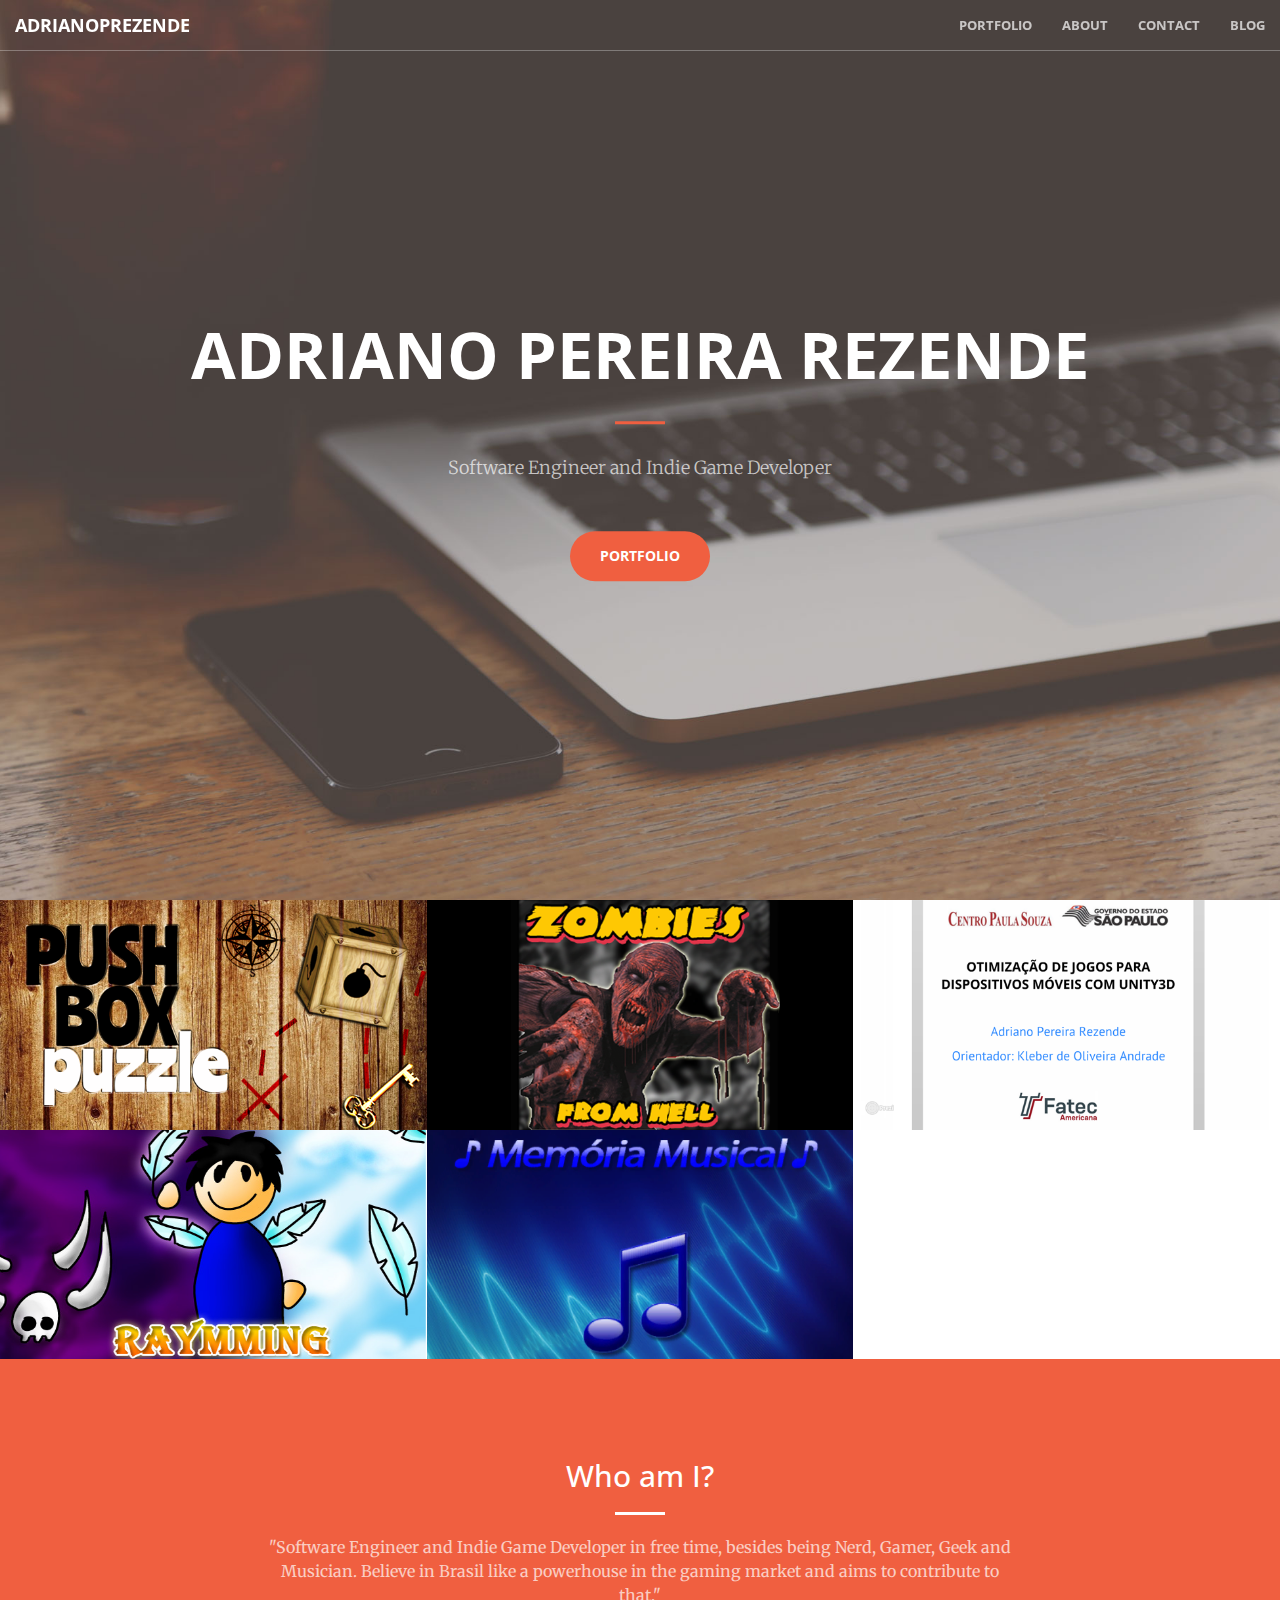
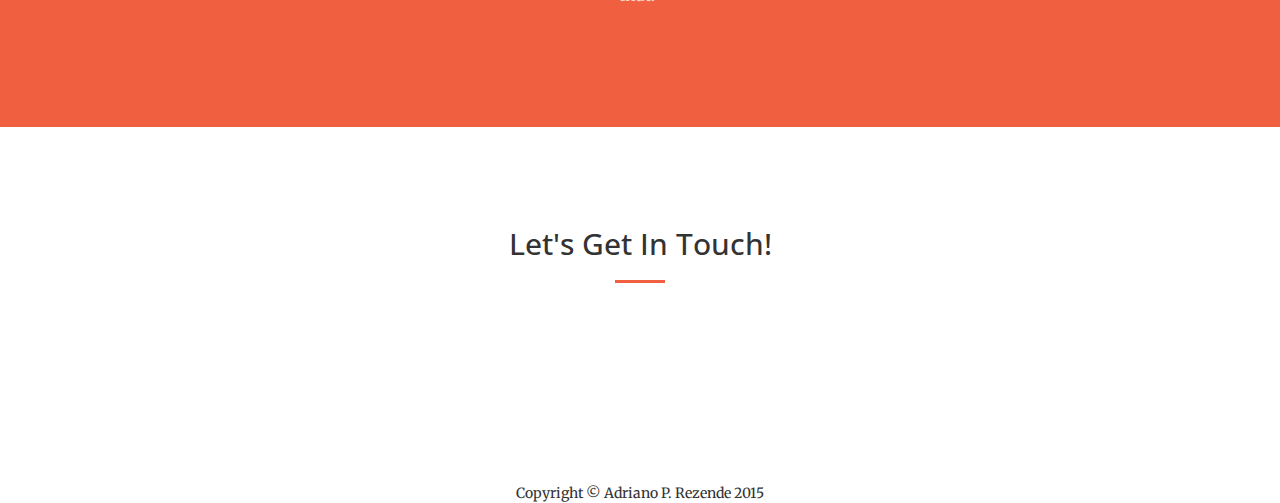
==== commit 185d39c4: "Page Update" ====
--- a/index.html
+++ b/index.html
@@ -61,6 +61,9 @@
                     <li>
                         <a class="page-scroll" href="#contact">Contact</a>
                     </li>
+                    <li>
+                        <a class="page-scroll" href="http://adrianoprezende.blogspot.com.br/">Blog</a>
+                    </li>
                 </ul>
             </div>
             <!-- /.navbar-collapse -->
@@ -83,8 +86,8 @@
         <div class="container-fluid">
             <div class="row no-gutter">
                 <div class="col-lg-4 col-sm-6">
-                    <a href="#" class="portfolio-box">
-                        <img src="img/portfolio/1.jpg" class="img-responsive" alt="">
+                    <a href="pushBoxPuzzle.html" class="portfolio-box">
+                        <img src="img/portfolio/pushBox.png" class="img-responsive" alt="">
                         <div class="portfolio-box-caption">
                             <div class="portfolio-box-caption-content">
                                 <div class="project-category text-faded">
@@ -98,8 +101,8 @@
                     </a>
                 </div>
                 <div class="col-lg-4 col-sm-6">
-                    <a href="#" class="portfolio-box">
-                        <img src="img/portfolio/2.jpg" class="img-responsive" alt="">
+                    <a href="zombiesFromHell.html" class="portfolio-box">
+                        <img src="img/portfolio/zombiesFromHell.png" class="img-responsive" alt="">
                         <div class="portfolio-box-caption">
                             <div class="portfolio-box-caption-content">
                                 <div class="project-category text-faded">
@@ -113,75 +116,45 @@
                     </a>
                 </div>
                 <div class="col-lg-4 col-sm-6">
-                    <a href="#" class="portfolio-box">
-                        <img src="img/portfolio/3.jpg" class="img-responsive" alt="">
-                        <div class="portfolio-box-caption">
-                            <div class="portfolio-box-caption-content">
-                                <div class="project-category text-faded">
-                                    Category
-                                </div>
-                                <div class="project-name">
-                                    Project Name
-                                </div>
-                            </div>
-                        </div>
-                    </a>
-                </div>
-                <div class="col-lg-3 col-sm-6">
-                    <a href="#" class="portfolio-box">
-                        <img src="img/portfolio/4.jpg" class="img-responsive" alt="">
-                        <div class="portfolio-box-caption">
-                            <div class="portfolio-box-caption-content">
-                                <div class="project-category text-faded">
-                                    Category
-                                </div>
-                                <div class="project-name">
-                                    Project Name
-                                </div>
-                            </div>
-                        </div>
-                    </a>
-                </div>
-                <div class="col-lg-3 col-sm-6">
-                    <a href="#" class="portfolio-box">
-                        <img src="img/portfolio/5.jpg" class="img-responsive" alt="">
-                        <div class="portfolio-box-caption">
-                            <div class="portfolio-box-caption-content">
-                                <div class="project-category text-faded">
-                                    Category
-                                </div>
-                                <div class="project-name">
-                                    Project Name
-                                </div>
-                            </div>
-                        </div>
-                    </a>
-                </div>
-                <div class="col-lg-3 col-sm-6">
-                    <a href="#" class="portfolio-box">
-                        <img src="img/portfolio/6.jpg" class="img-responsive" alt="">
-                        <div class="portfolio-box-caption">
-                            <div class="portfolio-box-caption-content">
-                                <div class="project-category text-faded">
-                                    Category
-                                </div>
-                                <div class="project-name">
-                                    Project Name
-                                </div>
-                            </div>
-                        </div>
-                    </a>
-                </div>
-                <div class="col-lg-3 col-sm-6">
-                    <a href="#" class="portfolio-box">
-                        <img src="img/portfolio/1.jpg" class="img-responsive" alt="">
-                        <div class="portfolio-box-caption">
-                            <div class="portfolio-box-caption-content">
-                                <div class="project-category text-faded">
-                                    Category
-                                </div>
-                                <div class="project-name">
-                                    Project Name
+                    <a href="monografia.html" class="portfolio-box">
+                        <img src="img/portfolio/otimizacao.png" class="img-responsive" alt="">
+                        <div class="portfolio-box-caption">
+                            <div class="portfolio-box-caption-content">
+                                <div class="project-category text-faded">
+                                    Monograph
+                                </div>
+                                <div class="project-name">
+                                    Mobile Games Optimization with Unity3D
+                                </div>
+                            </div>
+                        </div>
+                    </a>
+                </div>
+                <div class="col-lg-4 col-sm-2">
+                    <a href="raymming.html" class="portfolio-box">
+                        <img src="img/portfolio/raymming.png" class="img-responsive" alt="">
+                        <div class="portfolio-box-caption">
+                            <div class="portfolio-box-caption-content">
+                                <div class="project-category text-faded">
+                                    Web Game - Flash
+                                </div>
+                                <div class="project-name">
+                                    Raymming
+                                </div>
+                            </div>
+                        </div>
+                    </a>
+                </div>
+                <div class="col-lg-4 col-sm-2">
+                    <a href="memoriaMusical.html" class="portfolio-box">
+                        <img src="img/portfolio/memoriaMusical.png" class="img-responsive" alt="">
+                        <div class="portfolio-box-caption">
+                            <div class="portfolio-box-caption-content">
+                                <div class="project-category text-faded">
+                                    PC Game
+                                </div>
+                                <div class="project-name">
+                                    Memória Musical
                                 </div>
                             </div>
                         </div>
@@ -231,7 +204,8 @@
             
         </div>
     </section>
-     
+    
+
     <section id="contact">
         <div class="container">
             <div class="row">
@@ -240,21 +214,59 @@
                     <hr class="primary">
                     <!-- <p>Ready to start your next project with us? That's great! Give us a call or send us an email and we will get back to you as soon as possible!</p> -->
                 </div>
+                <div class="col-md-8" style="margin-left: 31.66666667%">
+                    <ul class="list-inline">
+                        <li>
+                            <a href="https://br.linkedin.com/in/adrianoprezende" class="btn-social btn-outline" target="_blank">
+                                <i class="fa fa-fw fa-linkedin-square wow bounceIn" style="font-size: 5em;"></i>
+                            </a>
+                        </li>
+                        <li>
+                            <a href="https://twitter.com/AdrianoPRezende" class="btn-social btn-outline" target="_blank">
+                                <i class="fa fa-fw fa-twitter wow bounceIn" style="font-size: 5em;"></i>
+                            </a>
+                        </li>
+                        <li>
+                            <a href="https://www.facebook.com/adrianoprezende" class="btn-social btn-outline" target="_blank">
+                                <i class="fa fa-fw fa-facebook wow bounceIn" style="font-size: 5em;"></i>
+                            </a>
+                        </li>
+                         <li>
+                            <a href="https://www.youtube.com/user/ToperBreath" class="btn-social btn-outline" target="_blank">
+                                <i class="fa fa-fw fa-youtube wow bounceIn" style="font-size: 5em;"></i>
+                            </a>
+                        </li>
+                    </ul>
+                </div>
+            </div>
+
+        </div>
+    </section>
+
+       <!-- 
+    <section id="contact">
+        <div class="container">
+            <div class="row">
+                <div class="col-lg-8 col-lg-offset-2 text-center">
+                    <h2 class="section-heading">Let's Get In Touch!</h2>
+                    <hr class="primary">
+                    <!-- <p>Ready to start your next project with us? That's great! Give us a call or send us an email and we will get back to you as soon as possible!</p>
+                </div>
                 <div class="col-md-offset-4 col-md-4 aboutLinks">
                     <ul class="list-inline">
                         <li>
-                            <a href="https://br.linkedin.com/in/adrianoprezende" class="btn-social btn-outline">
-                                <i class="fa fa-fw fa-linkedin-square wow bounceIn" style="font-size: 5em; margin-left: 36%;"></i>
-                            </a>
-                        </li>
-                        <li>
-                            <a href="https://twitter.com/AdrianoPRezende" class="btn-social btn-outline">
-                                <i class="fa fa-fw fa-twitter wow bounceIn" style="font-size: 5em; margin-left: 36%;"></i>
-                            </a>
-                        </li>
-                        <li>
-                            <a href="https://www.facebook.com/adrianoprezende" class="btn-social btn-outline">
-                                <i class="fa fa-fw fa-facebook wow bounceIn" style="font-size: 5em; margin-left: 36%;"></i>
+                            <a href="https://br.linkedin.com/in/adrianoprezende">
+                                <img src="img/linkedin.png" class="img-responsive" style="font-size: 5em; margin-left: 36%;" alt="">
+                            </a>
+                        </li>
+                        <li>
+                            <a href="https://twitter.com/AdrianoPRezende">
+                                <img src="img/twitter.png" class="img-responsive" style="font-size: 5em; margin-left: 36%;" alt="">
+                            </a>
+                        </li>
+                        <li>
+                            <a href="https://www.facebook.com/adrianoprezende">
+                                <img src="img/facebook.png" class="img-responsive" style="font-size: 5em; margin-left: 36%;" alt="">
                             </a>
                         </li>
                     </ul>
@@ -263,6 +275,7 @@
 
         </div>
     </section>
+        -->
     
      <!-- Footer -->
     <footer class="text-center">        
--- a/css/creative.css
+++ b/css/creative.css
@@ -488,4 +488,31 @@
 
 body {
     webkit-tap-highlight-color: #222;
+}
+
+.button_appstore {
+    display:inline-block;
+    opacity:1;
+
+    z-index:100;
+}
+
+.button_appstore:visited, .button_appstore:active {
+    color:white;
+    text-decoration:none;
+}
+
+.button_appstore:focus {
+    outline:none;
+    text-decoration:none;
+    color:white;
+}
+
+.button_appstore:hover {
+    color:white;
+    opacity:1;
+}
+
+.button_appstore img {
+    height:9.1rem; margin-top:35px;
 }